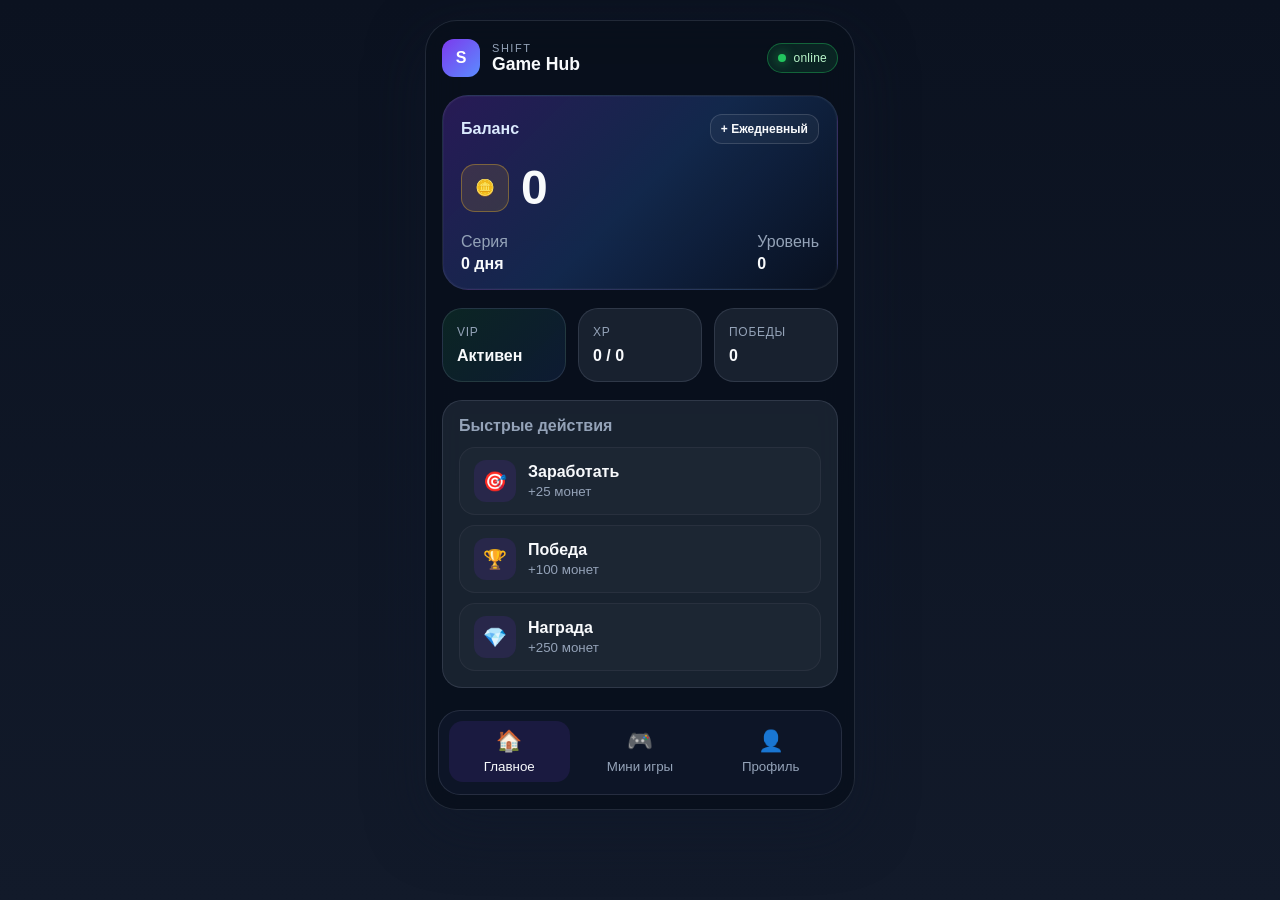
==== index.html @ 09d8e021 "feat: add GitHub Pages deployment config Co-authored-by: Copilot <223556219+Copilot@users.noreply.gi" ====
<!doctype html>
<html lang="ru">
  <head>
    <meta charset="UTF-8" />
    <meta http-equiv="refresh" content="0; url=./miniapp/" />
    <title>Shift</title>
  </head>
  <body>
    <p>Перенаправление на Mini App...</p>
  </body>
</html>
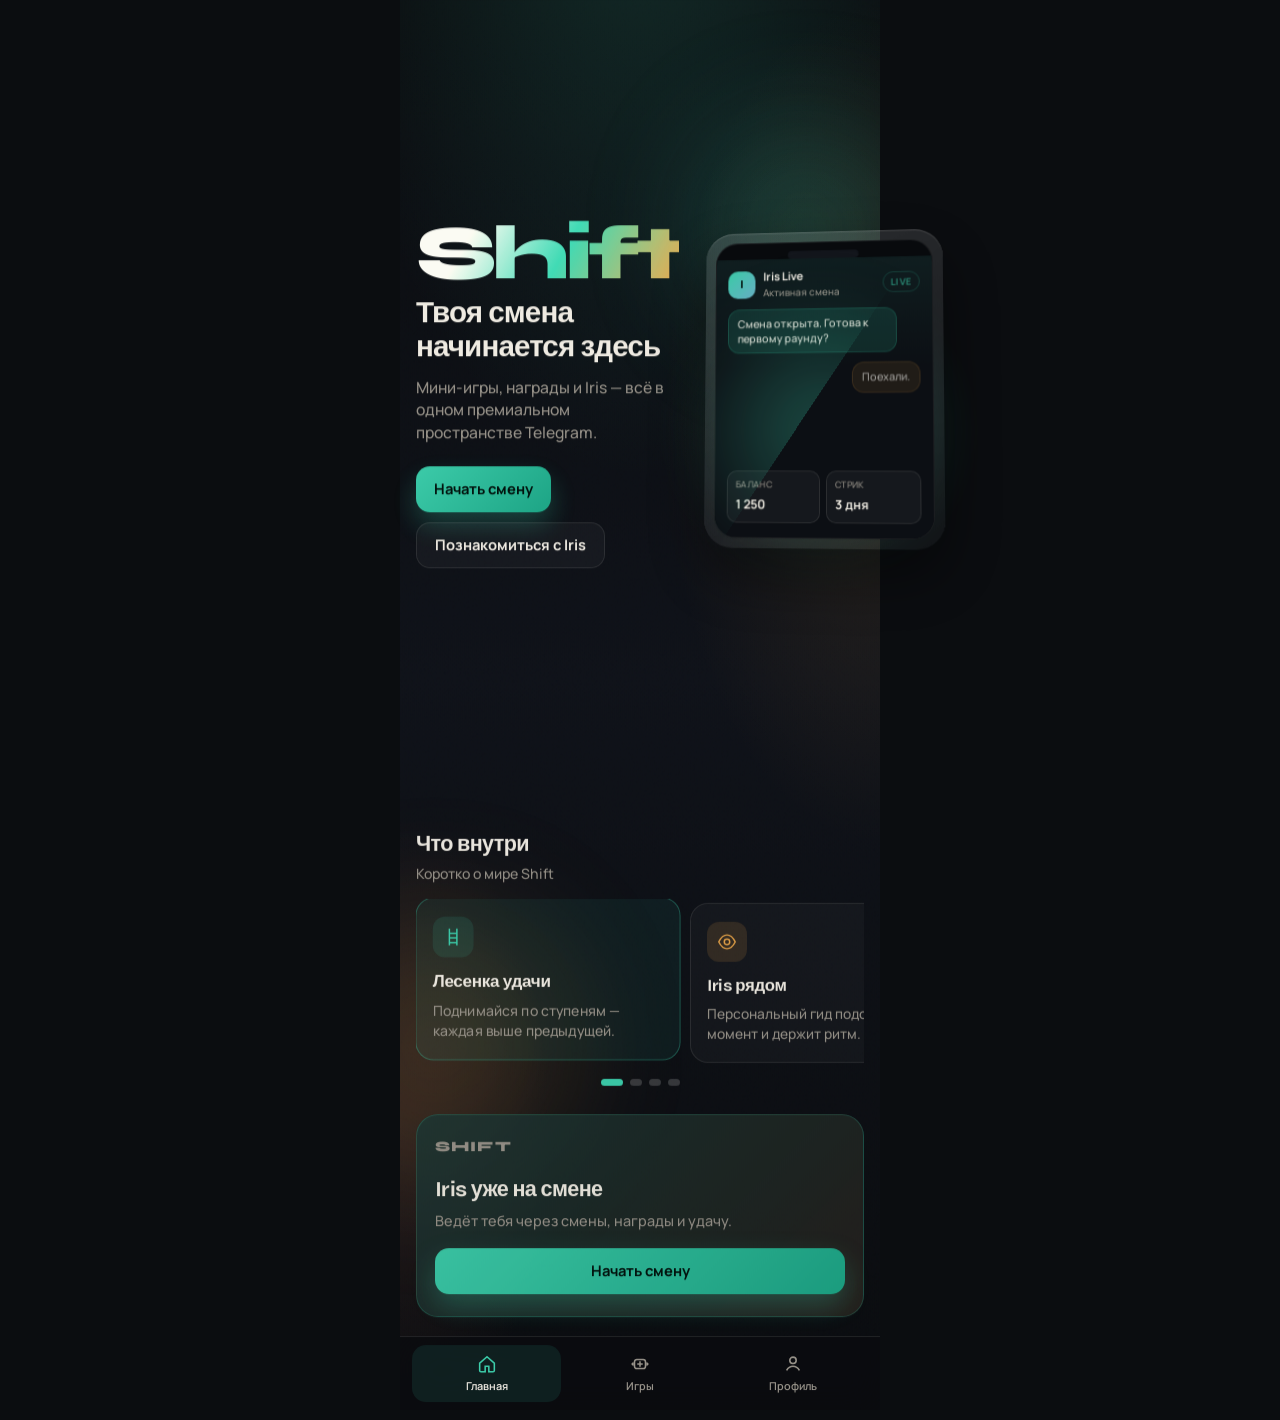
==== commit d83a1bcd: "Serve Shift Mini App from /app/ to bypass Telegram WebApp cache. Point MINI_APP_URL at the new path " ====
--- a/index.html
+++ b/index.html
@@ -2,10 +2,10 @@
 <html lang="ru">
   <head>
     <meta charset="UTF-8" />
-    <meta http-equiv="refresh" content="0; url=./miniapp/" />
+    <meta http-equiv="refresh" content="0; url=./app/" />
     <title>Shift</title>
   </head>
   <body>
-    <p>Перенаправление на Mini App...</p>
+    <p>Перенаправление на Mini App… <a href="./app/">открыть</a></p>
   </body>
 </html>
